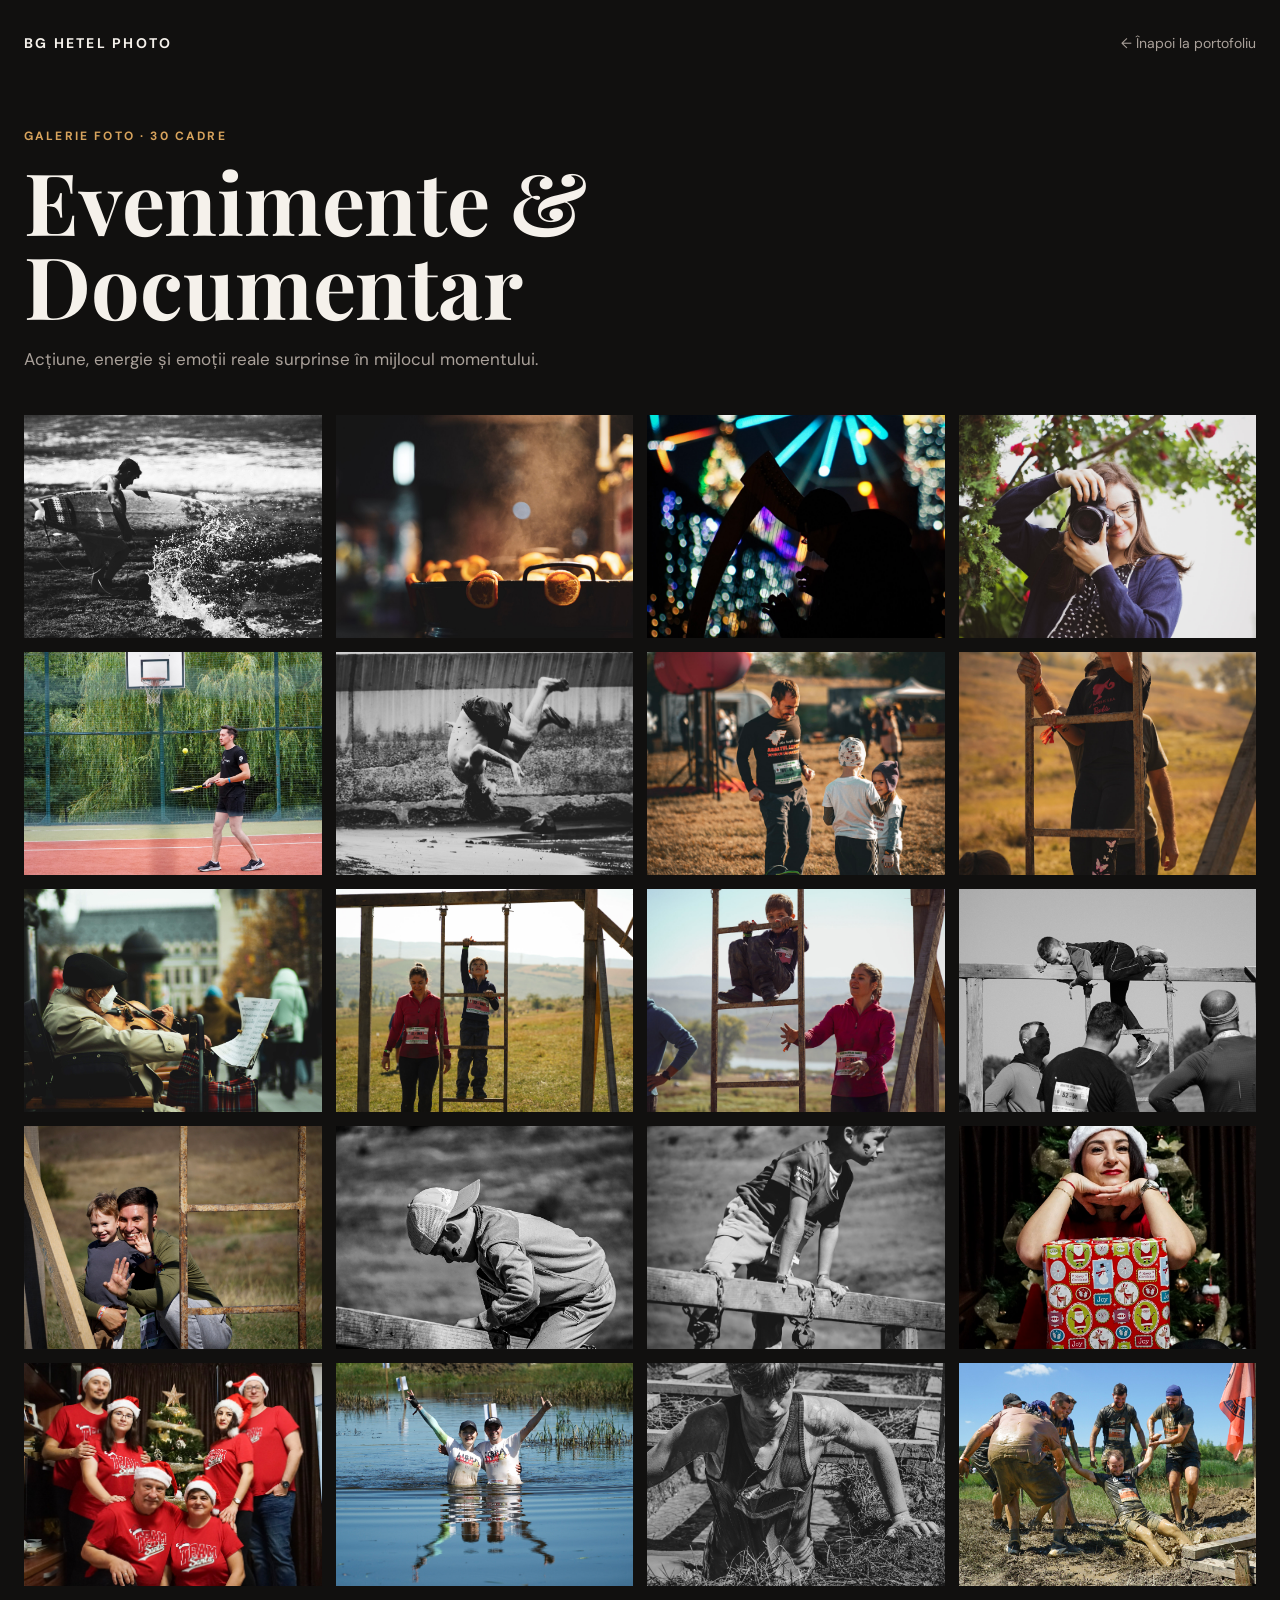
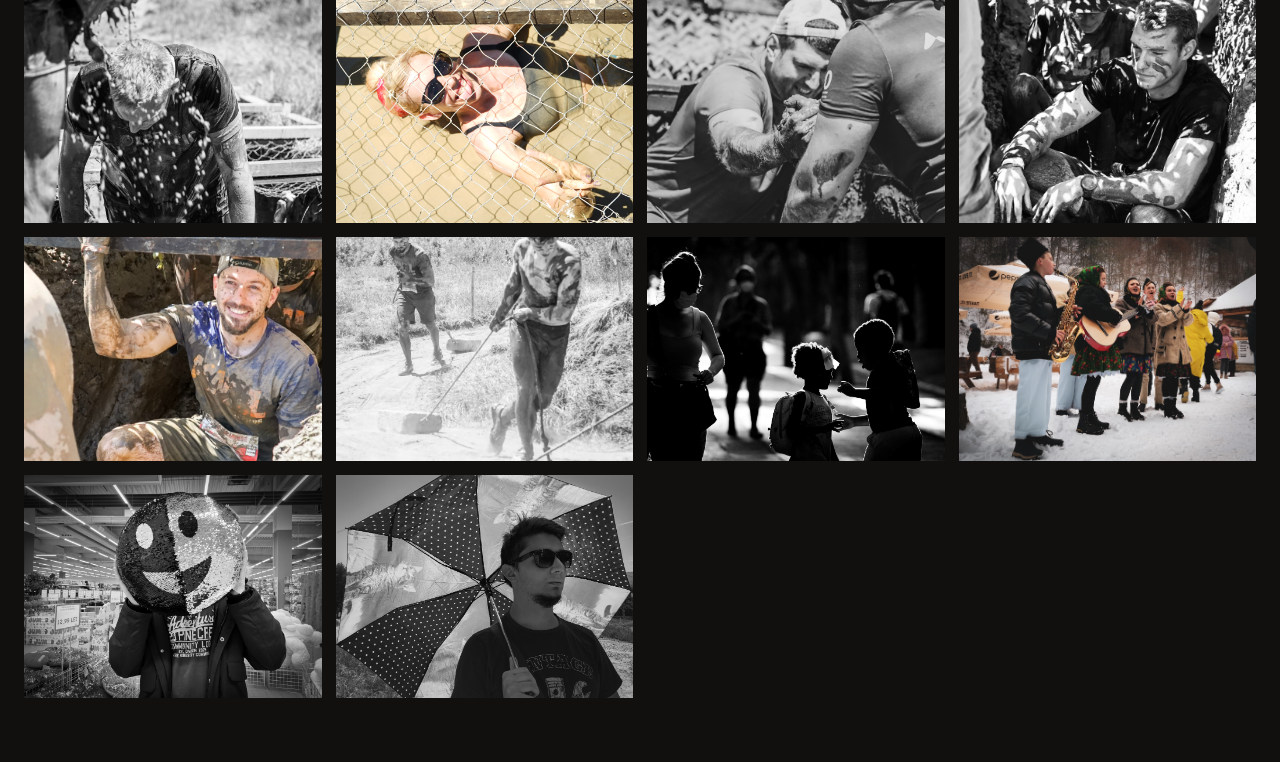
==== events-documentary/events.html @ 027ed51c "Add files via upload" ====
<!DOCTYPE html>
<html lang="ro">
<head>
    <meta charset="UTF-8">
    <meta name="viewport" content="width=device-width, initial-scale=1.0">
    <title>Evenimente & Documentar | BG Hetel Photo</title>
    <link rel="stylesheet" href="../gallery.css">
</head>
<body>
    <main class="gallery-shell">
        <nav class="gallery-nav" aria-label="Navigație galerie">
            <a class="gallery-brand" href="../index.html">BG Hetel Photo</a>
            <a class="gallery-back" href="../index.html#portofoliu">← Înapoi la portofoliu</a>
        </nav>

        <header class="gallery-heading">
            <span class="gallery-kicker">Galerie foto · 30 cadre</span>
            <h1>Evenimente & Documentar</h1>
            <p class="gallery-intro">Acțiune, energie și emoții reale surprinse în mijlocul momentului.</p>
        </header>

        <section class="gallery-grid" aria-label="Fotografii din galeria Evenimente și Documentar">
            <button class="gallery-item" type="button" data-src="DSC_0151.jpg"><img src="DSC_0151.jpg" alt="Evenimente și documentar, fotografia 1" loading="lazy"></button>
            <button class="gallery-item" type="button" data-src="DSC03533.jpg"><img src="DSC03533.jpg" alt="Evenimente și documentar, fotografia 2" loading="lazy"></button>
            <button class="gallery-item" type="button" data-src="DSC03557.jpg"><img src="DSC03557.jpg" alt="Evenimente și documentar, fotografia 3" loading="lazy"></button>
            <button class="gallery-item" type="button" data-src="DSC04243.jpg"><img src="DSC04243.jpg" alt="Evenimente și documentar, fotografia 4" loading="lazy"></button>
            <button class="gallery-item" type="button" data-src="DSC04440.jpg"><img src="DSC04440.jpg" alt="Evenimente și documentar, fotografia 5" loading="lazy"></button>
            <button class="gallery-item" type="button" data-src="DSC_0460.jpg"><img src="DSC_0460.jpg" alt="Evenimente și documentar, fotografia 6" loading="lazy"></button>
            <button class="gallery-item" type="button" data-src="DSC04770.jpg"><img src="DSC04770.jpg" alt="Evenimente și documentar, fotografia 7" loading="lazy"></button>
            <button class="gallery-item" type="button" data-src="DSC04849.jpg"><img src="DSC04849.jpg" alt="Evenimente și documentar, fotografia 8" loading="lazy"></button>
            <button class="gallery-item" type="button" data-src="DSC_0492.jpg"><img src="DSC_0492.jpg" alt="Evenimente și documentar, fotografia 9" loading="lazy"></button>
            <button class="gallery-item" type="button" data-src="DSC05097.jpg"><img src="DSC05097.jpg" alt="Evenimente și documentar, fotografia 10" loading="lazy"></button>
            <button class="gallery-item" type="button" data-src="DSC05099.jpg"><img src="DSC05099.jpg" alt="Evenimente și documentar, fotografia 11" loading="lazy"></button>
            <button class="gallery-item" type="button" data-src="DSC05226.jpg"><img src="DSC05226.jpg" alt="Evenimente și documentar, fotografia 12" loading="lazy"></button>
            <button class="gallery-item" type="button" data-src="DSC05326.jpg"><img src="DSC05326.jpg" alt="Evenimente și documentar, fotografia 13" loading="lazy"></button>
            <button class="gallery-item" type="button" data-src="DSC05426.jpg"><img src="DSC05426.jpg" alt="Evenimente și documentar, fotografia 14" loading="lazy"></button>
            <button class="gallery-item" type="button" data-src="DSC05465.jpg"><img src="DSC05465.jpg" alt="Evenimente și documentar, fotografia 15" loading="lazy"></button>
            <button class="gallery-item" type="button" data-src="DSC06269.jpg"><img src="DSC06269.jpg" alt="Evenimente și documentar, fotografia 16" loading="lazy"></button>
            <button class="gallery-item" type="button" data-src="DSC06282.jpg"><img src="DSC06282.jpg" alt="Evenimente și documentar, fotografia 17" loading="lazy"></button>
            <button class="gallery-item" type="button" data-src="DSC06574.jpg"><img src="DSC06574.jpg" alt="Evenimente și documentar, fotografia 18" loading="lazy"></button>
            <button class="gallery-item" type="button" data-src="DSC06638.jpg"><img src="DSC06638.jpg" alt="Evenimente și documentar, fotografia 19" loading="lazy"></button>
            <button class="gallery-item" type="button" data-src="DSC06811.jpg"><img src="DSC06811.jpg" alt="Evenimente și documentar, fotografia 20" loading="lazy"></button>
            <button class="gallery-item" type="button" data-src="DSC06976.jpg"><img src="DSC06976.jpg" alt="Evenimente și documentar, fotografia 21" loading="lazy"></button>
            <button class="gallery-item" type="button" data-src="DSC07460.jpg"><img src="DSC07460.jpg" alt="Evenimente și documentar, fotografia 22" loading="lazy"></button>
            <button class="gallery-item" type="button" data-src="DSC07878.jpg"><img src="DSC07878.jpg" alt="Evenimente și documentar, fotografia 23" loading="lazy"></button>
            <button class="gallery-item" type="button" data-src="DSC08030.jpg"><img src="DSC08030.jpg" alt="Evenimente și documentar, fotografia 24" loading="lazy"></button>
            <button class="gallery-item" type="button" data-src="DSC08119.jpg"><img src="DSC08119.jpg" alt="Evenimente și documentar, fotografia 25" loading="lazy"></button>
            <button class="gallery-item" type="button" data-src="DSC08151.jpg"><img src="DSC08151.jpg" alt="Evenimente și documentar, fotografia 26" loading="lazy"></button>
            <button class="gallery-item" type="button" data-src="DSC_0931.jpg"><img src="DSC_0931.jpg" alt="Evenimente și documentar, fotografia 27" loading="lazy"></button>
            <button class="gallery-item" type="button" data-src="IMG_20211201_114839.jpg"><img src="IMG_20211201_114839.jpg" alt="Evenimente și documentar, fotografia 28" loading="lazy"></button>
            <button class="gallery-item" type="button" data-src="IMG_20220123_193650 (1).jpg"><img src="IMG_20220123_193650 (1).jpg" alt="Evenimente și documentar, fotografia 29" loading="lazy"></button>
            <button class="gallery-item" type="button" data-src="IMG_20240825_125800_HDR.jpg"><img src="IMG_20240825_125800_HDR.jpg" alt="Evenimente și documentar, fotografia 30" loading="lazy"></button>
        </section>
    </main>

    <div class="lightbox" aria-hidden="true" role="dialog" aria-label="Vizualizare fotografie">
        <button class="lightbox-close" type="button" aria-label="Închide fotografia">×</button>
        <button class="lightbox-arrow previous" type="button" aria-label="Fotografia anterioară">‹</button>
        <img class="lightbox-image" src="" alt="">
        <button class="lightbox-arrow next" type="button" aria-label="Fotografia următoare">›</button>
        <span class="lightbox-count"></span>
    </div>
    <script src="../gallery.js"></script>
</body>
</html>
---- gallery.css ----
@import url('https://fonts.googleapis.com/css2?family=DM+Sans:wght@400;500;700&family=Playfair+Display:wght@600&display=swap');

:root {
    color-scheme: dark;
    --background: #11100f;
    --surface: #1d1a18;
    --line: #39312c;
    --text: #f5f1eb;
    --muted: #aaa19a;
    --accent: #d7a35d;
}

* { box-sizing: border-box; }
body {
    margin: 0;
    background: var(--background);
    color: var(--text);
    font-family: 'DM Sans', sans-serif;
}
.gallery-shell { max-width: 1400px; margin: 0 auto; padding: 34px 24px 64px; }
.gallery-nav { display: flex; justify-content: space-between; align-items: center; gap: 20px; margin-bottom: 72px; }
.gallery-brand { color: var(--text); font-size: 14px; font-weight: 700; letter-spacing: .16em; text-decoration: none; text-transform: uppercase; }
.gallery-back { color: var(--muted); text-decoration: none; font-size: 14px; transition: color .2s ease; }
.gallery-back:hover { color: var(--accent); }
.gallery-heading { max-width: 720px; margin-bottom: 42px; }
.gallery-kicker { color: var(--accent); font-size: 12px; font-weight: 700; letter-spacing: .18em; text-transform: uppercase; }
h1 { font-family: 'Playfair Display', serif; font-size: clamp(42px, 7vw, 86px); line-height: .98; margin: 14px 0 18px; }
.gallery-intro { color: var(--muted); font-size: 17px; line-height: 1.6; margin: 0; }
.gallery-grid { display: grid; grid-template-columns: repeat(4, minmax(0, 1fr)); gap: 14px; }
.gallery-item { aspect-ratio: 4 / 3; padding: 0; border: 0; background: var(--surface); cursor: zoom-in; overflow: hidden; }
.gallery-item img { width: 100%; height: 100%; display: block; object-fit: cover; transition: transform .5s ease, opacity .3s ease; }
.gallery-item:hover img { transform: scale(1.045); opacity: .84; }
.lightbox { position: fixed; inset: 0; z-index: 10; display: grid; place-items: center; padding: 64px 72px; background: rgba(10, 9, 8, .96); opacity: 0; pointer-events: none; transition: opacity .2s ease; }
.lightbox.is-open { opacity: 1; pointer-events: auto; }
.lightbox-image { max-width: min(1100px, 90vw); max-height: 84vh; object-fit: contain; }
.lightbox-close, .lightbox-arrow { position: absolute; border: 1px solid var(--line); background: rgba(29, 26, 24, .9); color: var(--text); cursor: pointer; }
.lightbox-close { top: 22px; right: 26px; width: 42px; height: 42px; font-size: 24px; }
.lightbox-arrow { top: 50%; width: 48px; height: 48px; transform: translateY(-50%); font-size: 24px; }
.lightbox-arrow.previous { left: 22px; }
.lightbox-arrow.next { right: 22px; }
.lightbox-count { position: absolute; bottom: 22px; left: 50%; color: var(--muted); font-size: 13px; transform: translateX(-50%); }
@media (max-width: 900px) { .gallery-grid { grid-template-columns: repeat(3, minmax(0, 1fr)); } }
@media (max-width: 600px) { .gallery-shell { padding: 24px 14px 44px; } .gallery-nav { margin-bottom: 52px; } .gallery-grid { grid-template-columns: repeat(2, minmax(0, 1fr)); gap: 8px; } .lightbox { padding: 56px 44px; } .lightbox-arrow { width: 38px; height: 38px; } }
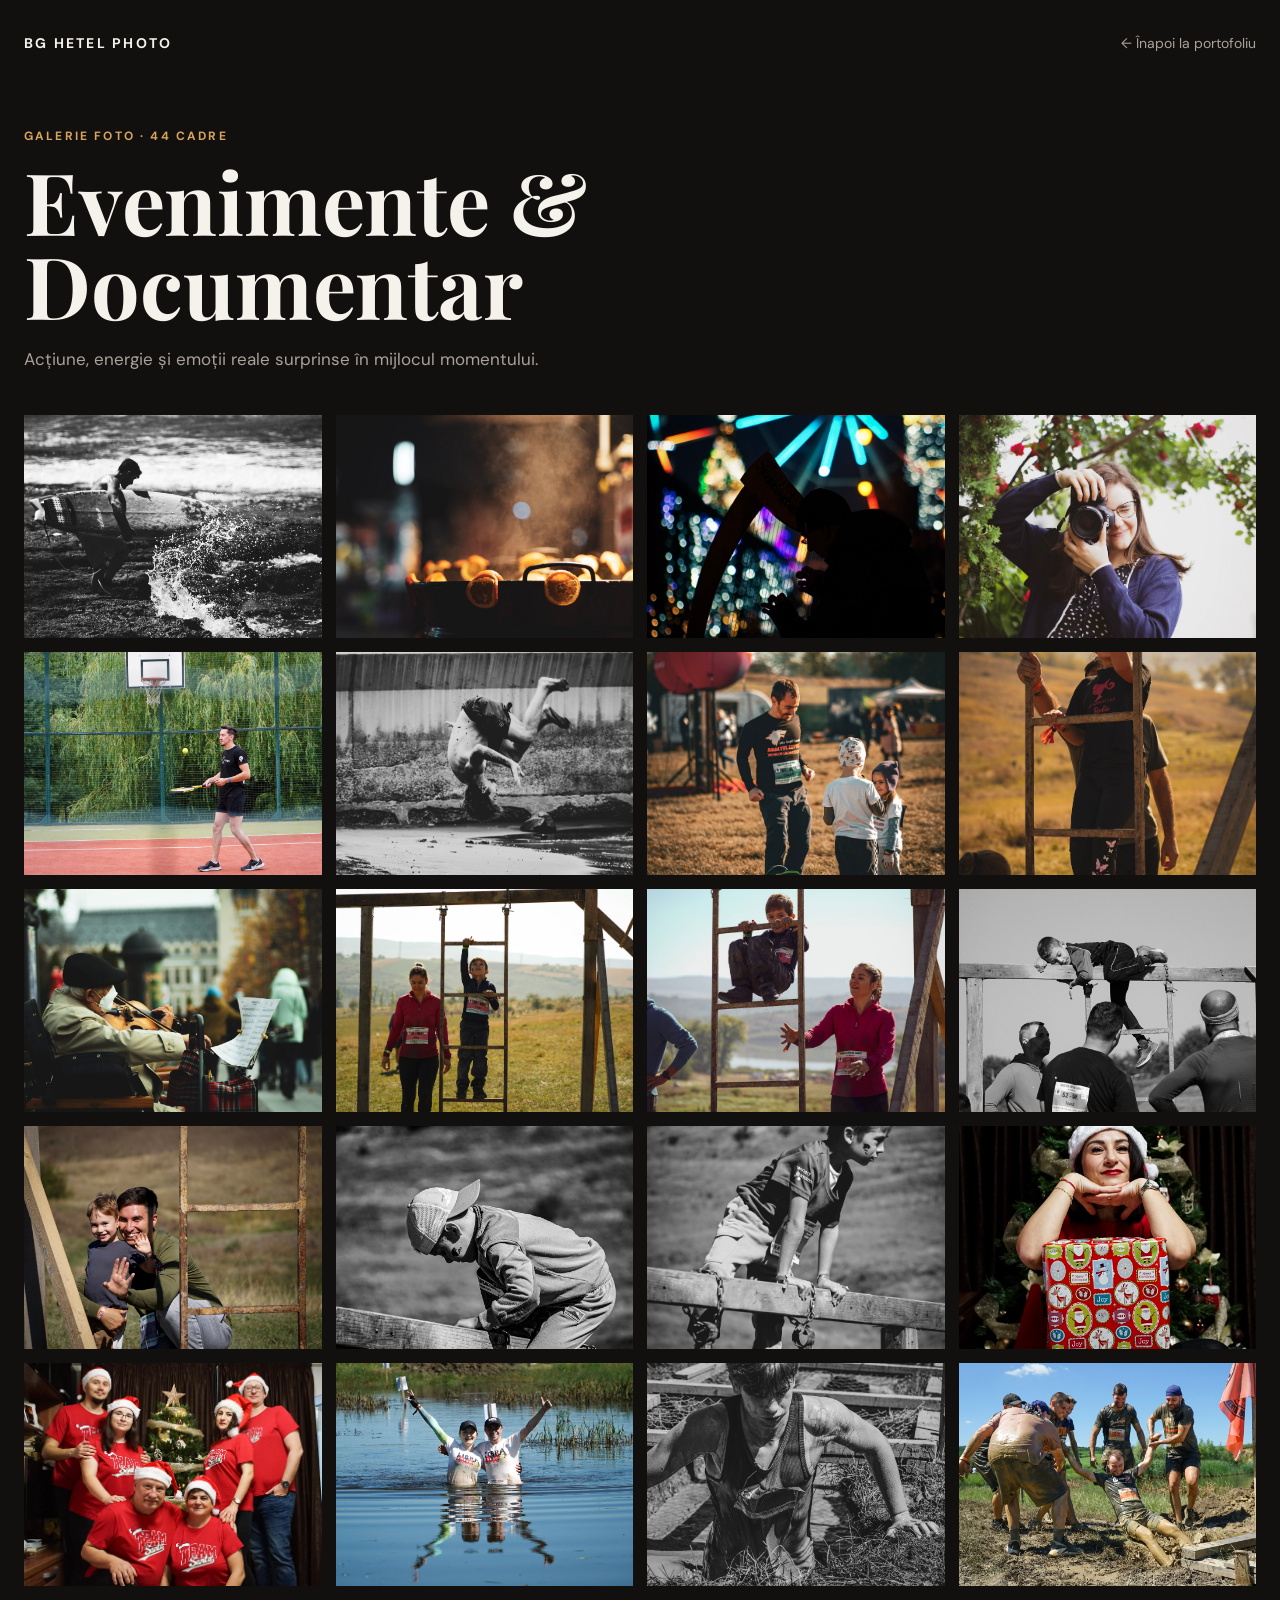
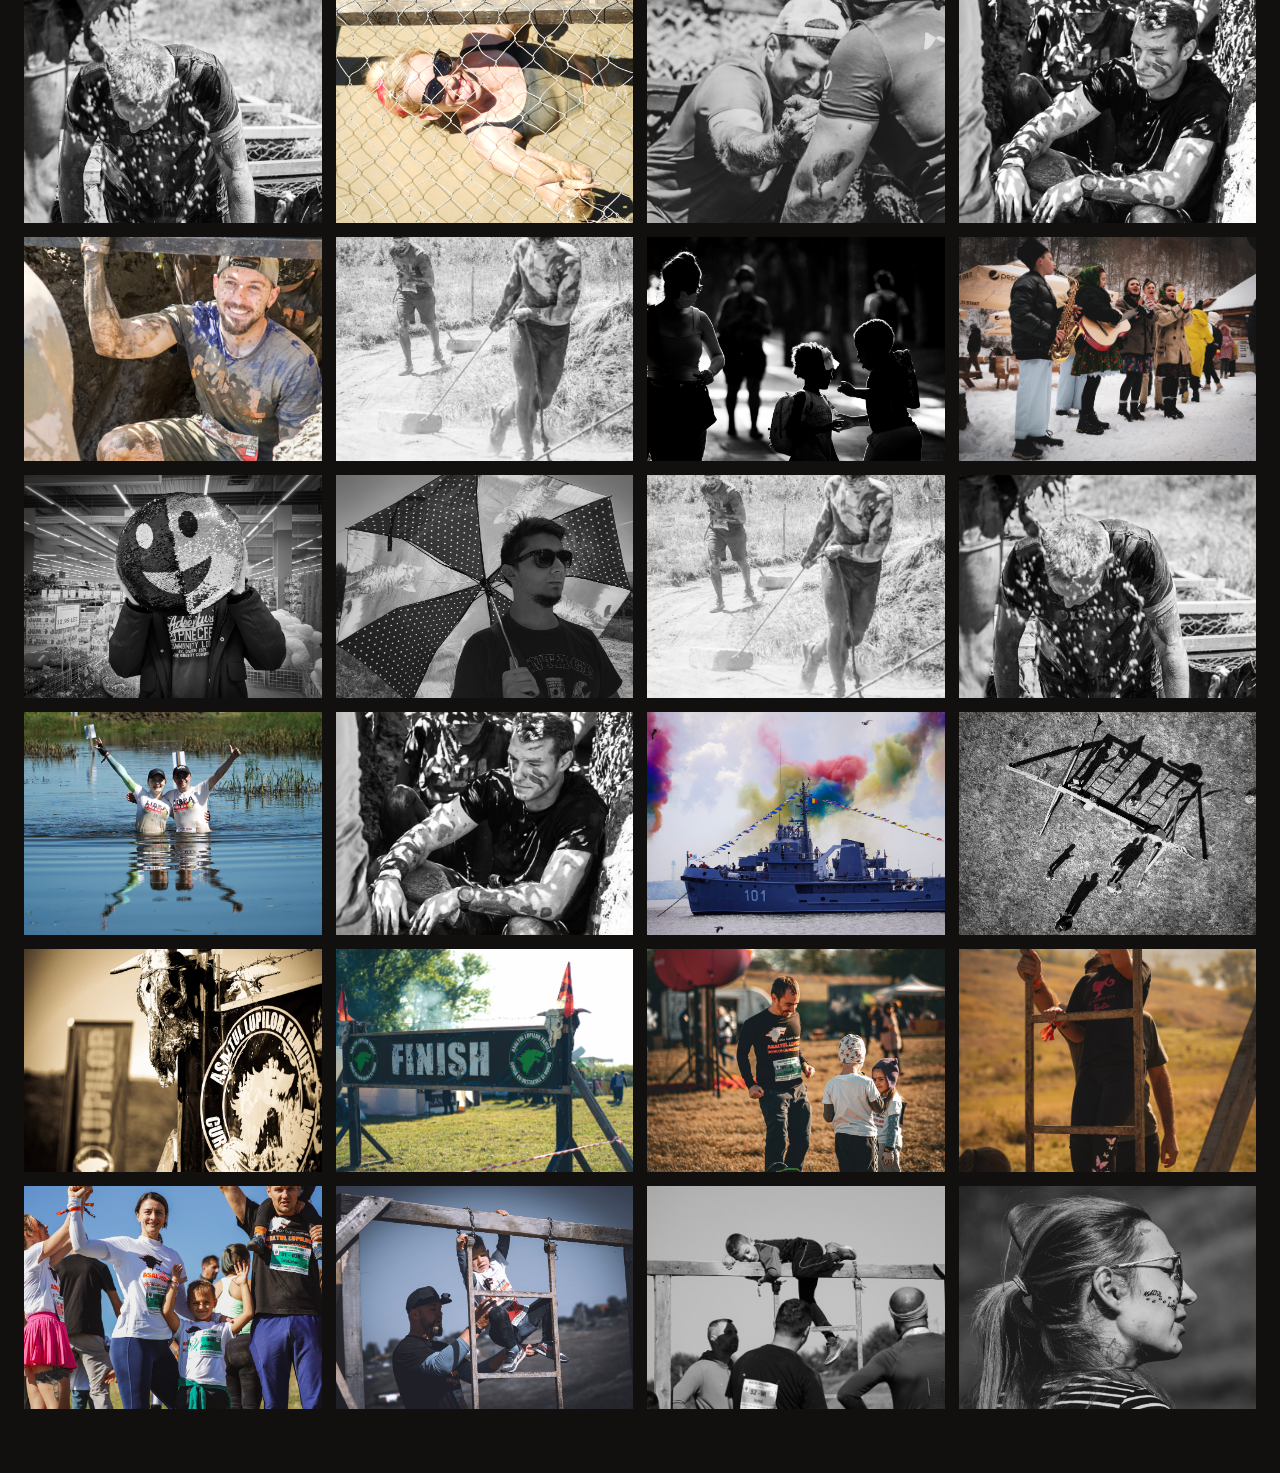
==== commit 824fef2a: "Categorize new photography albums" ====
--- a/events-documentary/events.html
+++ b/events-documentary/events.html
@@ -14,7 +14,7 @@
         </nav>
 
         <header class="gallery-heading">
-            <span class="gallery-kicker">Galerie foto · 30 cadre</span>
+            <span class="gallery-kicker">Galerie foto · 44 cadre</span>
             <h1>Evenimente & Documentar</h1>
             <p class="gallery-intro">Acțiune, energie și emoții reale surprinse în mijlocul momentului.</p>
         </header>
@@ -50,6 +50,20 @@
             <button class="gallery-item" type="button" data-src="IMG_20211201_114839.jpg"><img src="IMG_20211201_114839.jpg" alt="Evenimente și documentar, fotografia 28" loading="lazy"></button>
             <button class="gallery-item" type="button" data-src="IMG_20220123_193650 (1).jpg"><img src="IMG_20220123_193650 (1).jpg" alt="Evenimente și documentar, fotografia 29" loading="lazy"></button>
             <button class="gallery-item" type="button" data-src="IMG_20240825_125800_HDR.jpg"><img src="IMG_20240825_125800_HDR.jpg" alt="Evenimente și documentar, fotografia 30" loading="lazy"></button>
+            <button class="gallery-item" type="button" data-src="asaltul_lupilor1.jpeg"><img src="asaltul_lupilor1.jpeg" alt="Participanți la cursa Asaltul Lupilor" loading="lazy"></button>
+            <button class="gallery-item" type="button" data-src="asaltul_lupilor_3.jpeg"><img src="asaltul_lupilor_3.jpeg" alt="Participant la un obstacol cu apă la Asaltul Lupilor" loading="lazy"></button>
+            <button class="gallery-item" type="button" data-src="asaltul_lupilor_4.jpeg"><img src="asaltul_lupilor_4.jpeg" alt="Alergător odihnindu-se în timpul cursei Asaltul Lupilor" loading="lazy"></button>
+            <button class="gallery-item" type="button" data-src="asaltulluplor2.jpeg"><img src="asaltulluplor2.jpeg" alt="Participanți la cursa Asaltul Lupilor" loading="lazy"></button>
+            <button class="gallery-item" type="button" data-src="marine_day.jpeg"><img src="marine_day.jpeg" alt="Navă militară la sărbătoarea Zilei Marinei" loading="lazy"></button>
+            <button class="gallery-item" type="button" data-src="1-MAX_0685.jpg"><img src="1-MAX_0685.jpg" alt="Umbrele participanților pe un obstacol văzute de sus" loading="lazy"></button>
+            <button class="gallery-item" type="button" data-src="2-DSC04760.jpg"><img src="2-DSC04760.jpg" alt="Detaliu de decor la cursa Asaltul Lupilor" loading="lazy"></button>
+            <button class="gallery-item" type="button" data-src="3-DSC04767.jpg"><img src="3-DSC04767.jpg" alt="Participant la evenimentul Asaltul Lupilor" loading="lazy"></button>
+            <button class="gallery-item" type="button" data-src="4-DSC04770.jpg"><img src="4-DSC04770.jpg" alt="Participantă la un obstacol al cursei" loading="lazy"></button>
+            <button class="gallery-item" type="button" data-src="5-DSC04849.jpg"><img src="5-DSC04849.jpg" alt="Familie și participanți sărbătorind la cursă" loading="lazy"></button>
+            <button class="gallery-item" type="button" data-src="6-DSC05011.jpg"><img src="6-DSC05011.jpg" alt="Ajutor oferit unui copil la un obstacol" loading="lazy"></button>
+            <button class="gallery-item" type="button" data-src="7-DSC05111.jpg"><img src="7-DSC05111.jpg" alt="Copil trecând peste un obstacol" loading="lazy"></button>
+            <button class="gallery-item" type="button" data-src="8-DSC05226.jpg"><img src="8-DSC05226.jpg" alt="Portret de profil al unei participante" loading="lazy"></button>
+            <button class="gallery-item" type="button" data-src="9-DSC05377.jpg"><img src="9-DSC05377.jpg" alt="Participanți alergând pe traseul cursei" loading="lazy"></button>
         </section>
     </main>
 
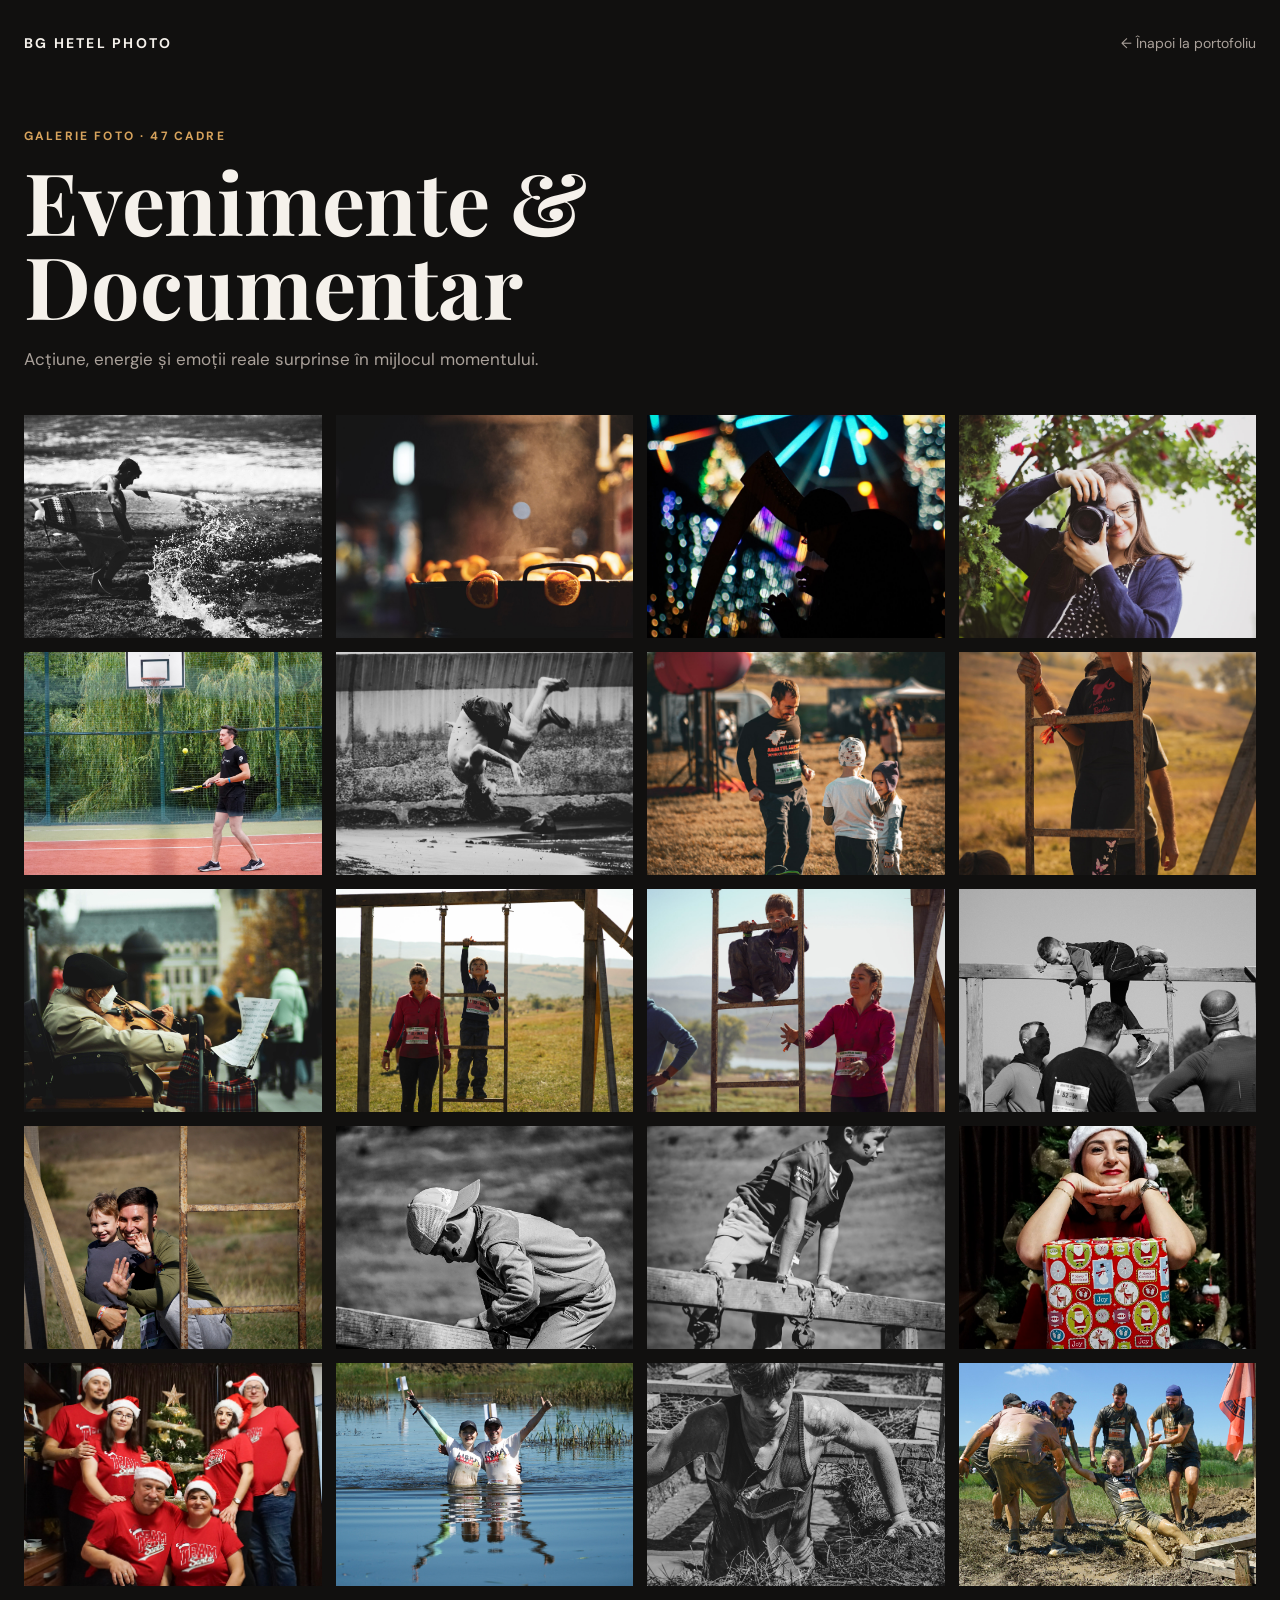
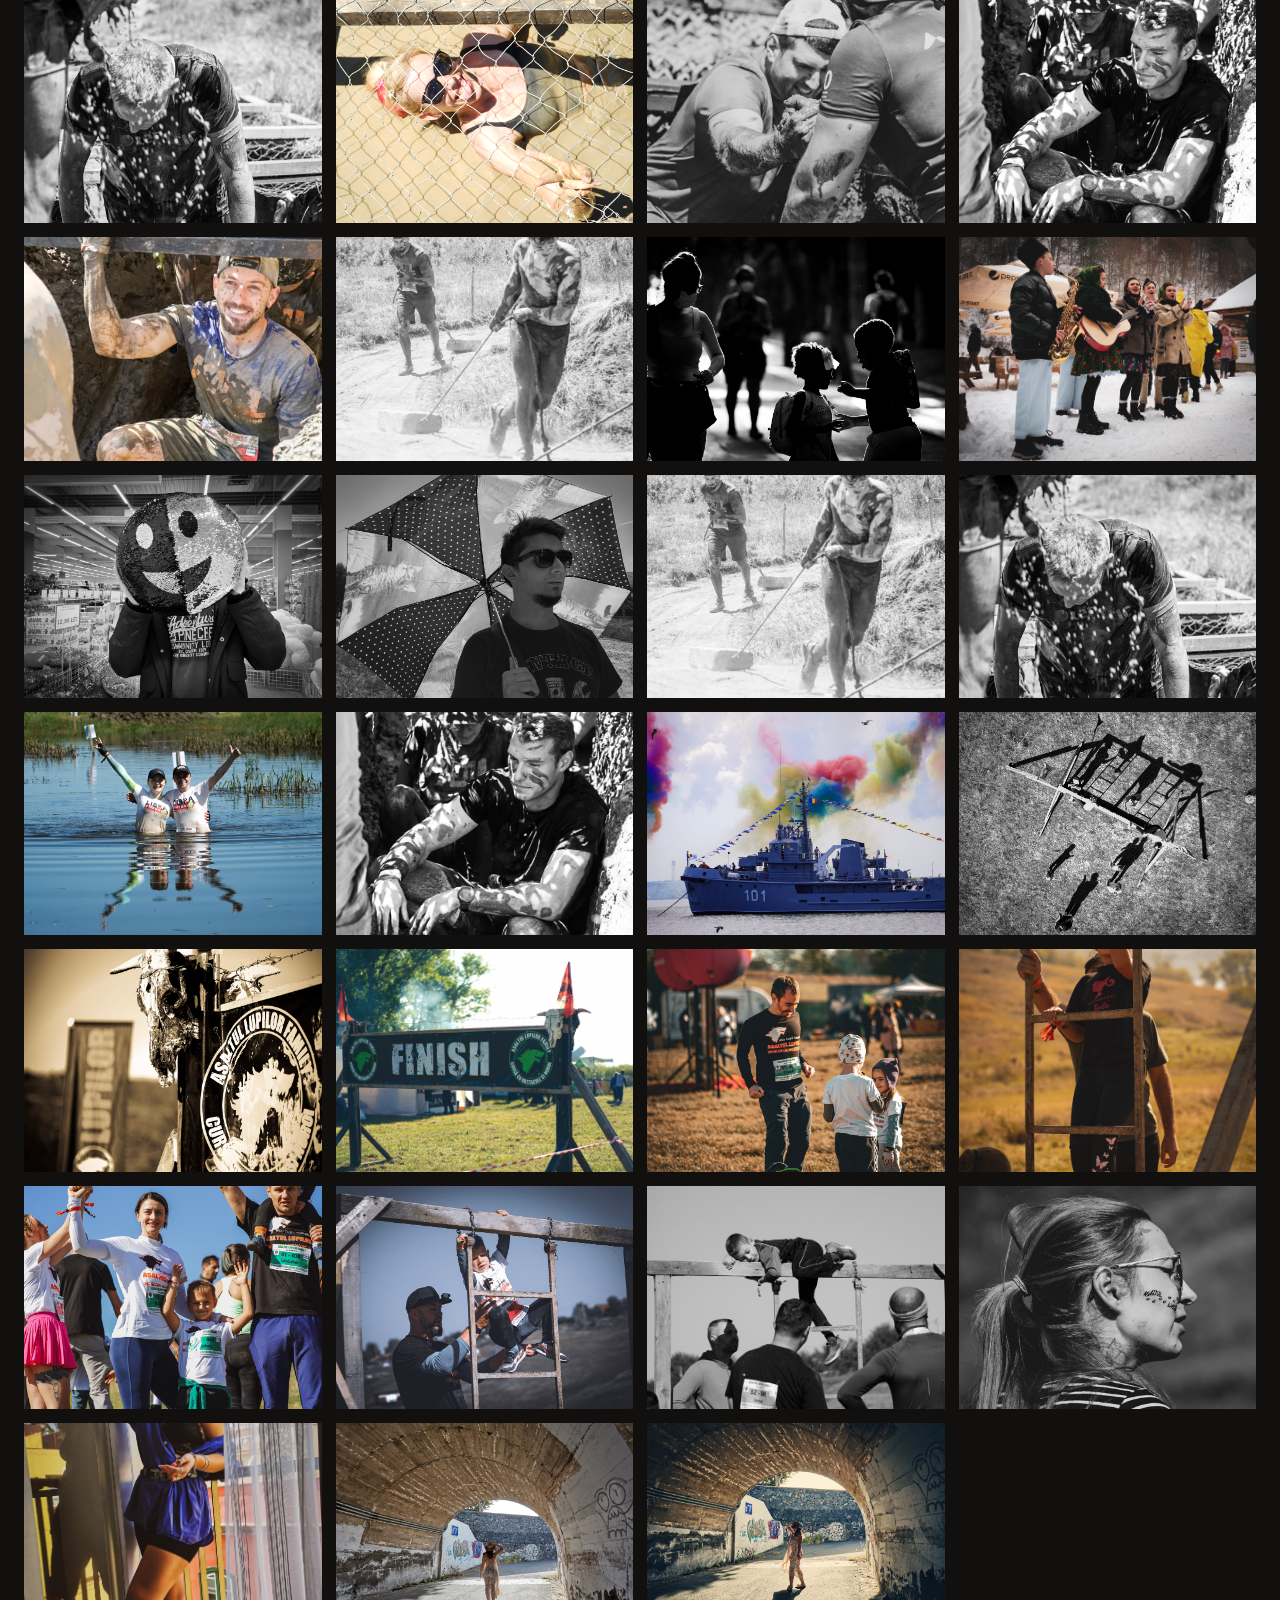
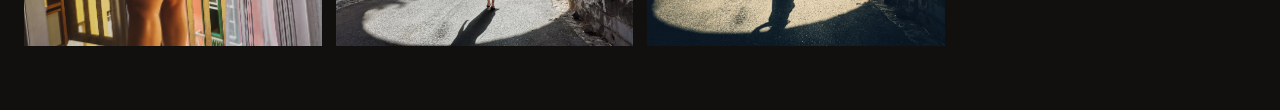
==== commit ccaad674: "Add and categorize new gallery photos" ====
--- a/events-documentary/events.html
+++ b/events-documentary/events.html
@@ -14,7 +14,7 @@
         </nav>
 
         <header class="gallery-heading">
-            <span class="gallery-kicker">Galerie foto · 44 cadre</span>
+            <span class="gallery-kicker">Galerie foto · 47 cadre</span>
             <h1>Evenimente & Documentar</h1>
             <p class="gallery-intro">Acțiune, energie și emoții reale surprinse în mijlocul momentului.</p>
         </header>
@@ -64,6 +64,9 @@
             <button class="gallery-item" type="button" data-src="7-DSC05111.jpg"><img src="7-DSC05111.jpg" alt="Copil trecând peste un obstacol" loading="lazy"></button>
             <button class="gallery-item" type="button" data-src="8-DSC05226.jpg"><img src="8-DSC05226.jpg" alt="Portret de profil al unei participante" loading="lazy"></button>
             <button class="gallery-item" type="button" data-src="9-DSC05377.jpg"><img src="9-DSC05377.jpg" alt="Participanți alergând pe traseul cursei" loading="lazy"></button>
+            <button class="gallery-item" type="button" data-src="IMG_20210904_165635.jpg"><img src="IMG_20210904_165635.jpg" alt="Caiacist traversând apa într-o fotografie alb-negru" loading="lazy"></button>
+            <button class="gallery-item" type="button" data-src="IMG_20211003_172925.jpg"><img src="IMG_20211003_172925.jpg" alt="Familie bucurându-se de valurile mării" loading="lazy"></button>
+            <button class="gallery-item" type="button" data-src="IMG_20211003_172935.jpg"><img src="IMG_20211003_172935.jpg" alt="Joacă în apa mică de la mal" loading="lazy"></button>
         </section>
     </main>
 
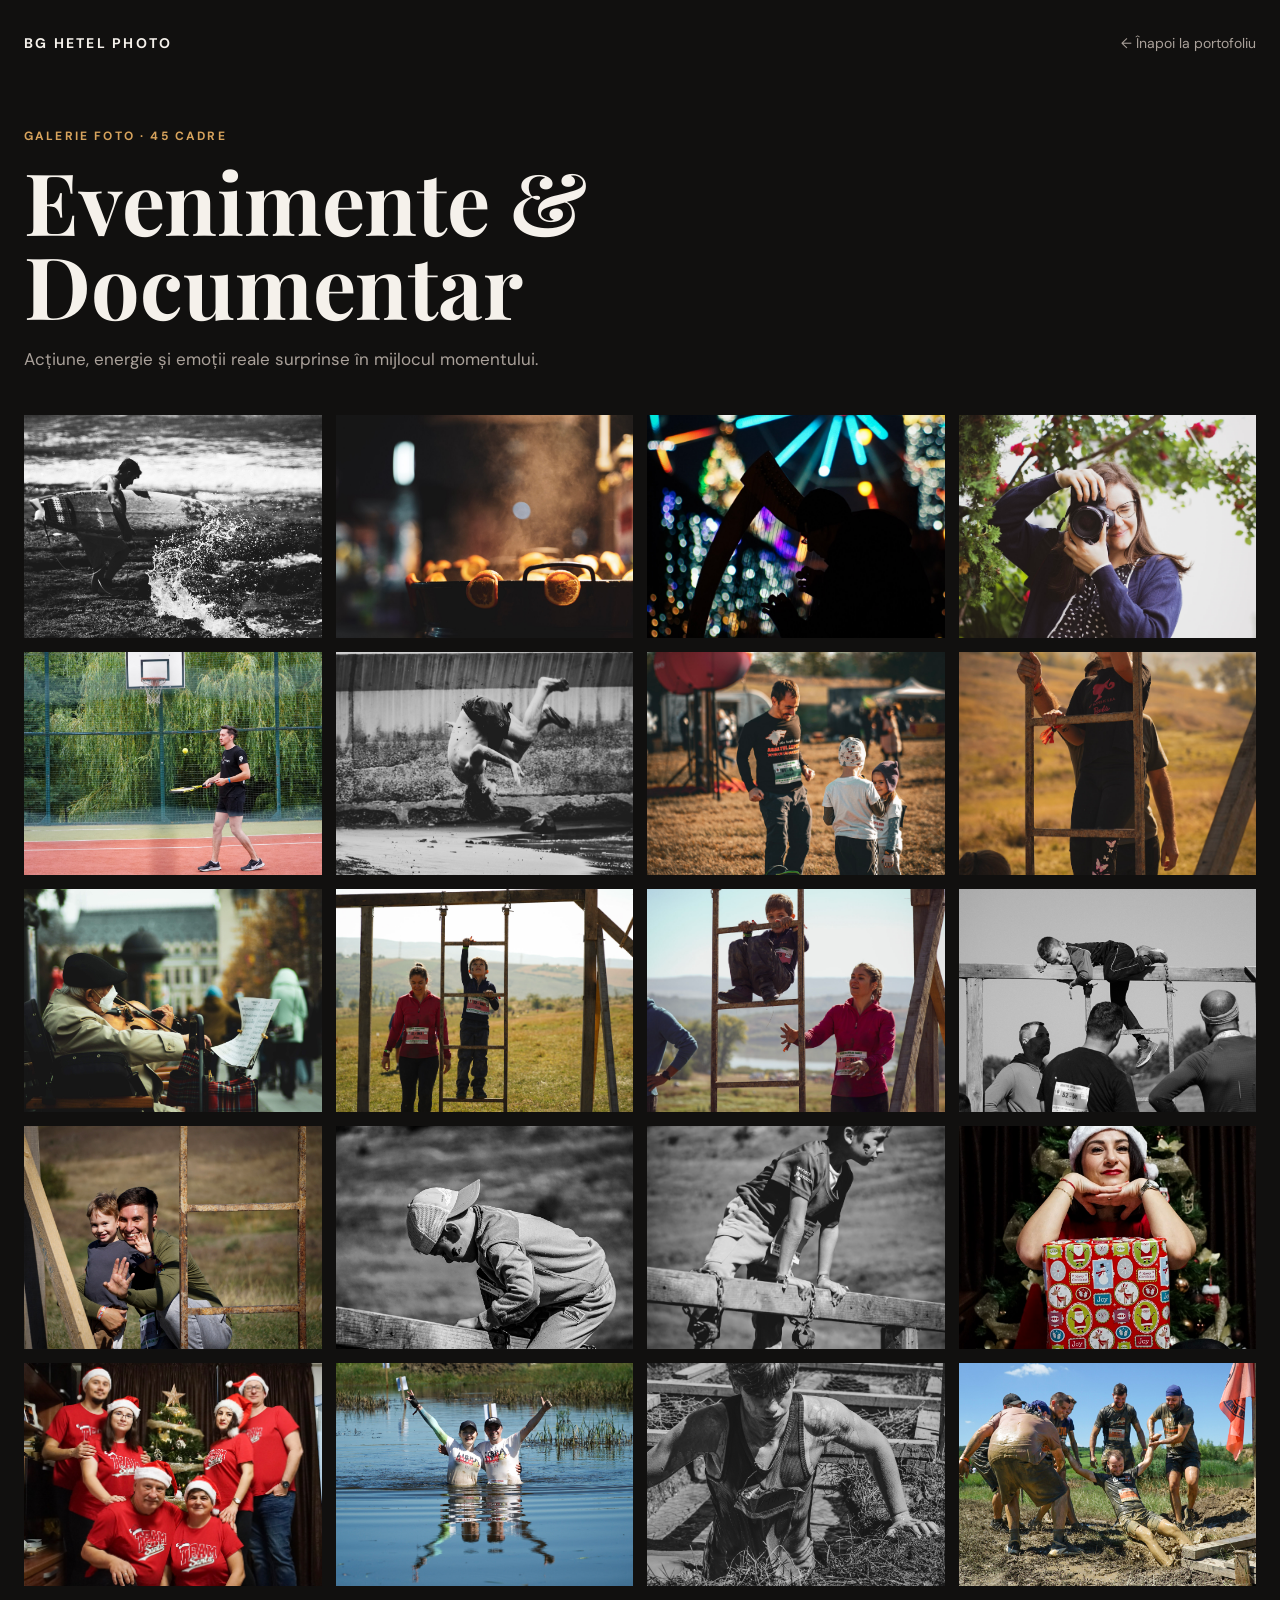
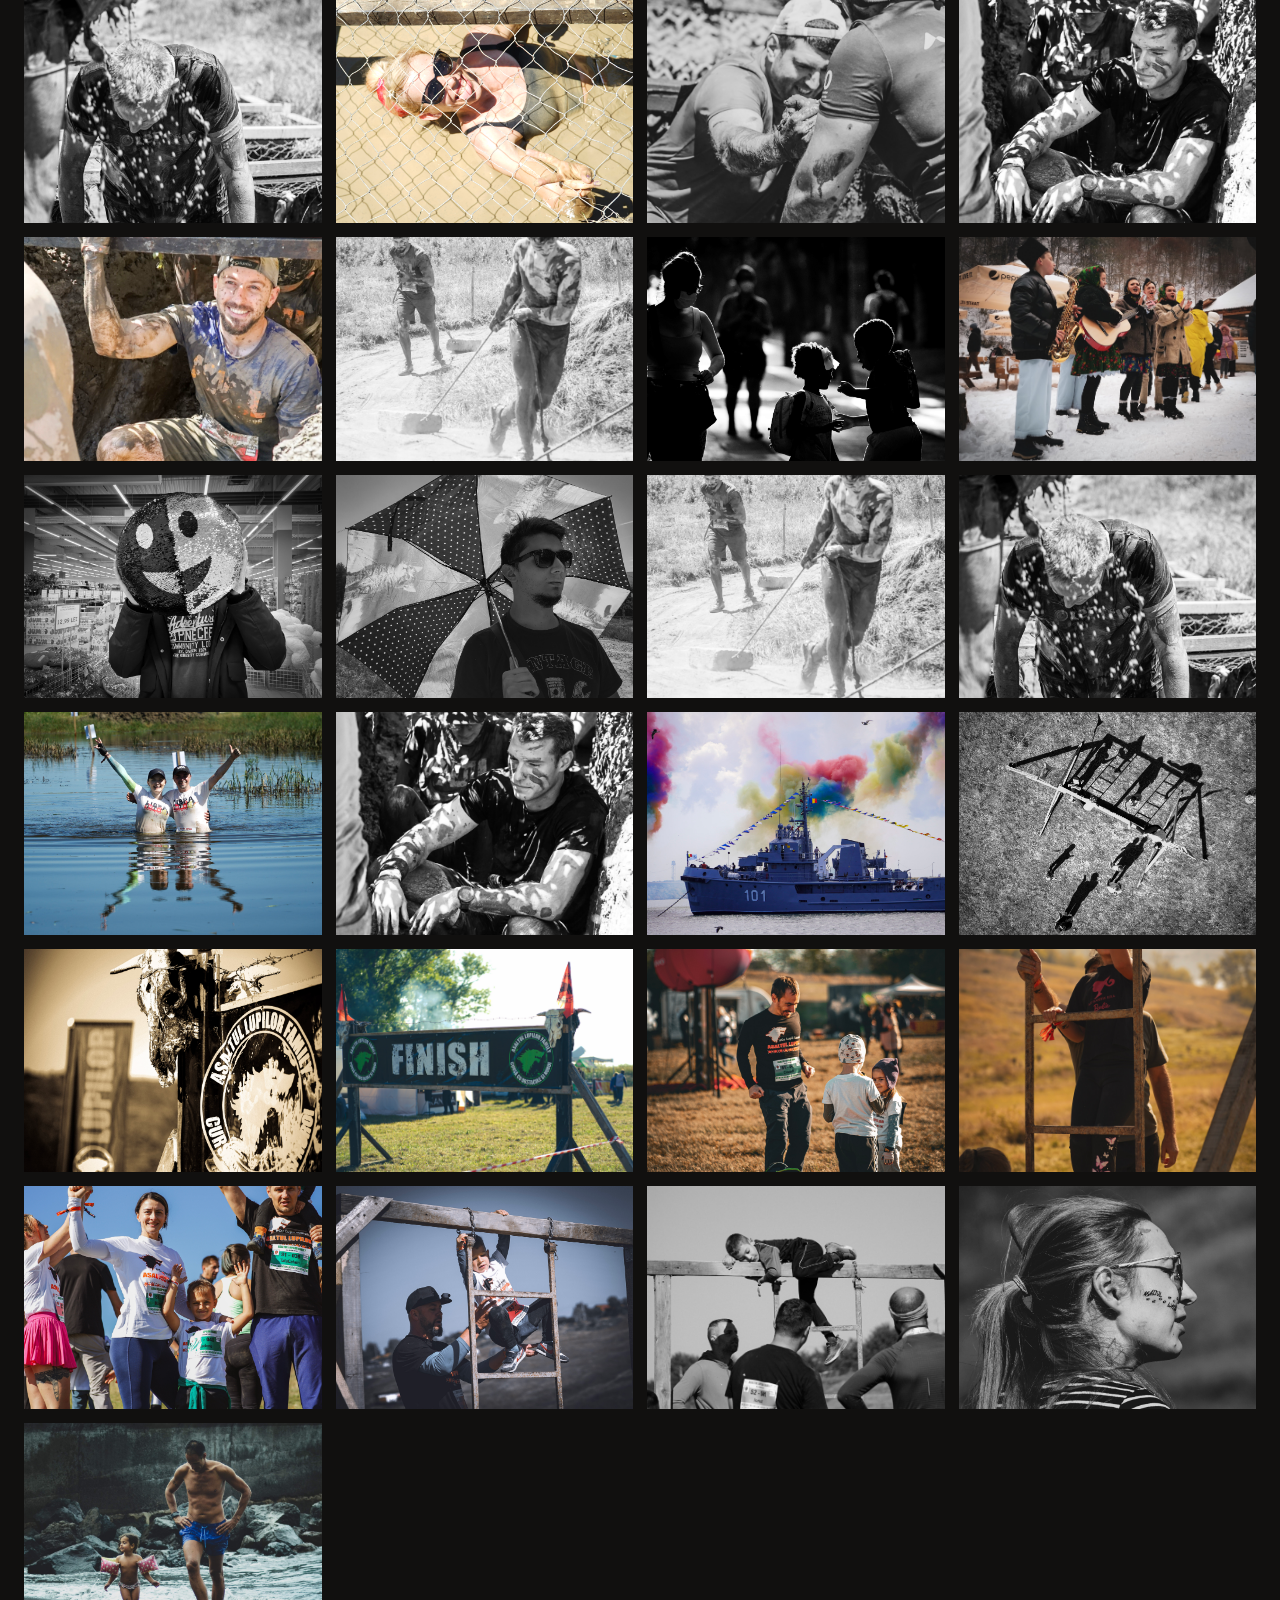
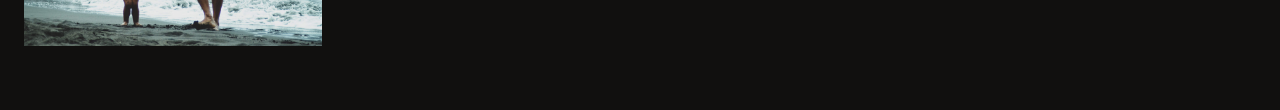
==== commit d5f1fa1e: "Recategorize recent gallery photos" ====
--- a/events-documentary/events.html
+++ b/events-documentary/events.html
@@ -14,7 +14,7 @@
         </nav>
 
         <header class="gallery-heading">
-            <span class="gallery-kicker">Galerie foto · 47 cadre</span>
+            <span class="gallery-kicker">Galerie foto · 45 cadre</span>
             <h1>Evenimente & Documentar</h1>
             <p class="gallery-intro">Acțiune, energie și emoții reale surprinse în mijlocul momentului.</p>
         </header>
@@ -64,9 +64,7 @@
             <button class="gallery-item" type="button" data-src="7-DSC05111.jpg"><img src="7-DSC05111.jpg" alt="Copil trecând peste un obstacol" loading="lazy"></button>
             <button class="gallery-item" type="button" data-src="8-DSC05226.jpg"><img src="8-DSC05226.jpg" alt="Portret de profil al unei participante" loading="lazy"></button>
             <button class="gallery-item" type="button" data-src="9-DSC05377.jpg"><img src="9-DSC05377.jpg" alt="Participanți alergând pe traseul cursei" loading="lazy"></button>
-            <button class="gallery-item" type="button" data-src="IMG_20210904_165635.jpg"><img src="IMG_20210904_165635.jpg" alt="Caiacist traversând apa într-o fotografie alb-negru" loading="lazy"></button>
-            <button class="gallery-item" type="button" data-src="IMG_20211003_172925.jpg"><img src="IMG_20211003_172925.jpg" alt="Familie bucurându-se de valurile mării" loading="lazy"></button>
-            <button class="gallery-item" type="button" data-src="IMG_20211003_172935.jpg"><img src="IMG_20211003_172935.jpg" alt="Joacă în apa mică de la mal" loading="lazy"></button>
+            <button class="gallery-item" type="button" data-src="DSC_0173 (1).jpg"><img src="DSC_0173 (1).jpg" alt="Familie bucurându-se de o zi pe râu" loading="lazy"></button>
         </section>
     </main>
 
